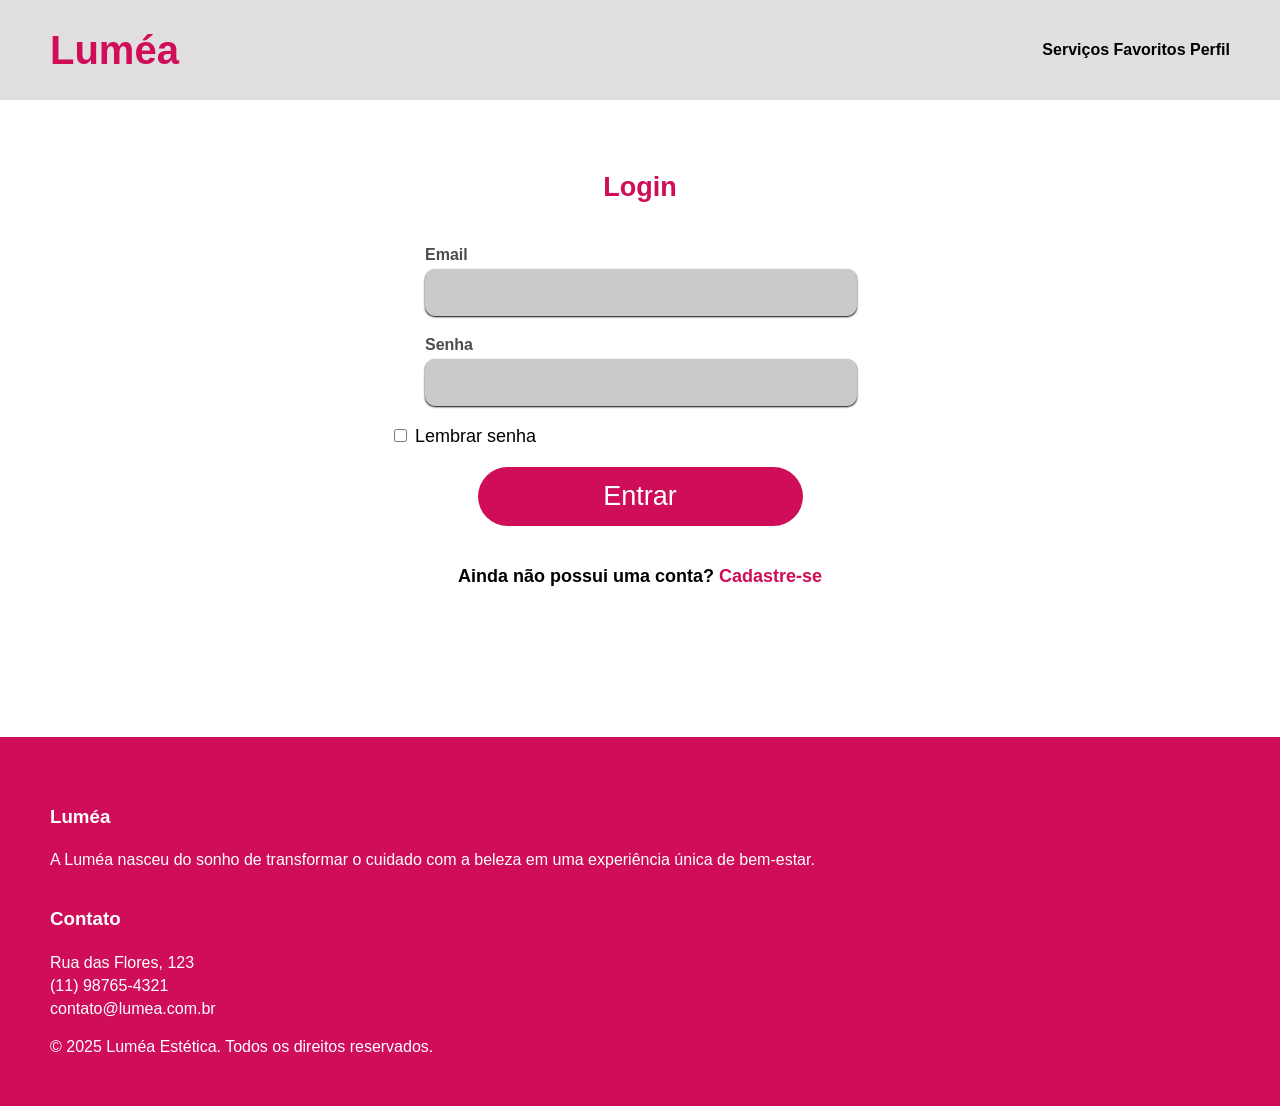
==== av2/index.html @ d0b7b2e3 "Adicionando arqs basicos da av2 ja feitos" ====
<!DOCTYPE html>
<html lang="pt-BR">
<head>
    <meta charset="UTF-8">
    <meta name="viewport" content="width=device-width, initial-scale=1.0">
    <title>Login - Luméa</title>

    <link rel="stylesheet" href="style.css">
</head>
<body>
    <header class="navbar">
        <h1 class="logo">Luméa</h1>
        <nav>
            <ul>
                <a href="#">Serviços</a>
                <a href="#">Favoritos</a>
                <a href="#">Perfil</a>
            </ul>
        </nav>

    </header>

    <main>
        <section class="heroSection">
            <h2 class="titulo1">Login</h2>

            <div class="campo-centralizado">
                <label>Email</label>
                <input type="text" class="input-normal">
            </div>

            <div class="campo-centralizado">
                <label>Senha</label>
                <input type="password" class="input-normal">
            </div>

            <div class="Checkbox-login">
                <div>
                    <input type="checkbox">
                    <span>Lembrar senha</span>
                </div>
            </div>
            <form action="pages/pagInicial.html">
                <button type="submit" id="botao-login" onclick="logar()">
                    Entrar
                </button>
            </form>

            <p id="link-cadastro" style="font-weight: bold;">
                Ainda não possui uma conta?
                <a href="pages/CadastroUsuario.html" style="color: rgb(207, 13, 88);">Cadastre-se</a>
            </p>
        </section>
    </main>
    <footer>
        <section class="sobre">

            <h3>Luméa</h3>

            <p>
                A Luméa nasceu do sonho de transformar o cuidado
                com a beleza em uma experiência única de bem-estar.
            </p>

        </section>

        <section class="contato">
            <h3>Contato</h3>
            <p>Rua das Flores, 123</p>
            <p>(11) 98765-4321</p>
            <p>contato@lumea.com.br</p>
        </section>

        <section class="copyright">
            <p>
                © 2025 Luméa Estética. Todos os direitos reservados.
            </p>
        </section>
    </footer>
    <script src="app.js"></script>
</body>
</html>
---- av2/style.css ----
/* =================================
   GOLBAL
================================= */
body {
    margin: 0;
    font-family: Arial, sans-serif;
}

:root {
    --rosa-principal: #dc407e;
    --branco: #ffffff;
    --preto: #000000;

    --cinza-claro: #e6e6e6;
    --cinza-medio: #d9d9d9;

    /* Fontes */
    --fonte-padrao: Arial, sans-serif;

    /* Sombras */
    --sombra-botao: 0px 1px 2px rgba(0,0,0,0.05);
    --sombra-card: 0px 4px 4px rgba(0,0,0,0.25);

    /* Bordas */
    --borda-pequena: 4px;
    --borda-media: 20px;
}

a {
    color: black;
    text-decoration: none;
}


.pagina-login {
    min-height: 100vh;
    background: white;
}

.navbar {
    height: 100px;
    display: flex;
    flex-direction: row;
    justify-content: space-between;
    align-items: center;
    gap: 20px;
    font-size: medium;
    padding: 0 50px;
    font-weight: bold;
    background-color: rgb(224, 222, 222);
}

/* Pagina login */
.logo {
    font-size: 40px;
    color: rgb(207, 13, 88);
}

.menu {
    display: flex;
    gap: 20px;
}

.heroSection {
    width: 500px;
    margin: 50px auto;
    display: flex;
    flex-direction: column;
    gap: 20px;
    font-size: large;
}

.titulo1 {
    text-align: center;
    color: rgb(207, 13, 88);
}

.checkbox-login {
    display: flex;
    align-items: center;
    gap: 8px;
}

#botao-login {
    padding: 14px;
    width: 65%;
    background-color: rgb(207, 13, 88);
    border-radius: 50px;
    border: none;
    color: white;
    font-size: 27px;
    cursor: pointer;
    display: block;
    margin: 0 auto;
}

#link-cadastro {
    text-align: center;
    margin-top: 20px;
    margin-bottom: 100px;
}

footer {
    background: rgb(207, 13, 88);
    color: white;
    padding: 50px;
    display: flex;
    flex-direction: column;
    gap: 20px; 
}

footer section {
    display: flex;
    flex-direction: column;
    gap: 5px; 
}

.sobre p,
.contato p,
.copyright p {
    margin: 0;
}

.campo {
    display: flex;
    flex-direction: column;
    gap: 5px;
}

.campo-centralizado {
    width: 430px; 
    margin: 0 auto;
    display: flex;
    flex-direction: column;
    gap: 5px;
}

/* Linha com 2 campos lado a lado */
.linha {
    display: flex;
    gap: 30px;
}

/* Campo grande */
.input-longo {
    width: 560px;
    border-radius: 5px;
    border: 1px solid rgb(202, 202, 202);
    padding: 10px;
    background-color: rgb(202, 202, 202);
    box-shadow: 0px 1px 2px #000000;
}

.input-normal {
    width: 400px;
    border-radius: 10px;
    border: 1px solid rgb(202, 202, 202);
    padding: 15px;
    background-color: rgb(202, 202, 202);
    box-shadow: 0px 1px 2px #000000;
}

/* Campo pequeno  */
.input-pequeno {
    justify-content: space-between;
    width: 250px;
    border-radius: 5px;
    border: 1px solid rgb(202, 202, 202);
    padding: 10px;
    background-color: rgb(202, 202, 202);
    box-shadow: 0px 1px 2px #000000;
}

/* Labels */
.campo label {
    font-size: 16px;
    font-weight: bold;
    color: rgb(77, 75, 75);
}

.campo-centralizado label {
    font-size: 16px;
    font-weight: bold;
    color: rgb(77, 75, 75);
}

/*Especifico pag cadastrio*/
.checkbox-cadastro {
    display: flex; 
    justify-content: space-between; 
    align-items: center;
}
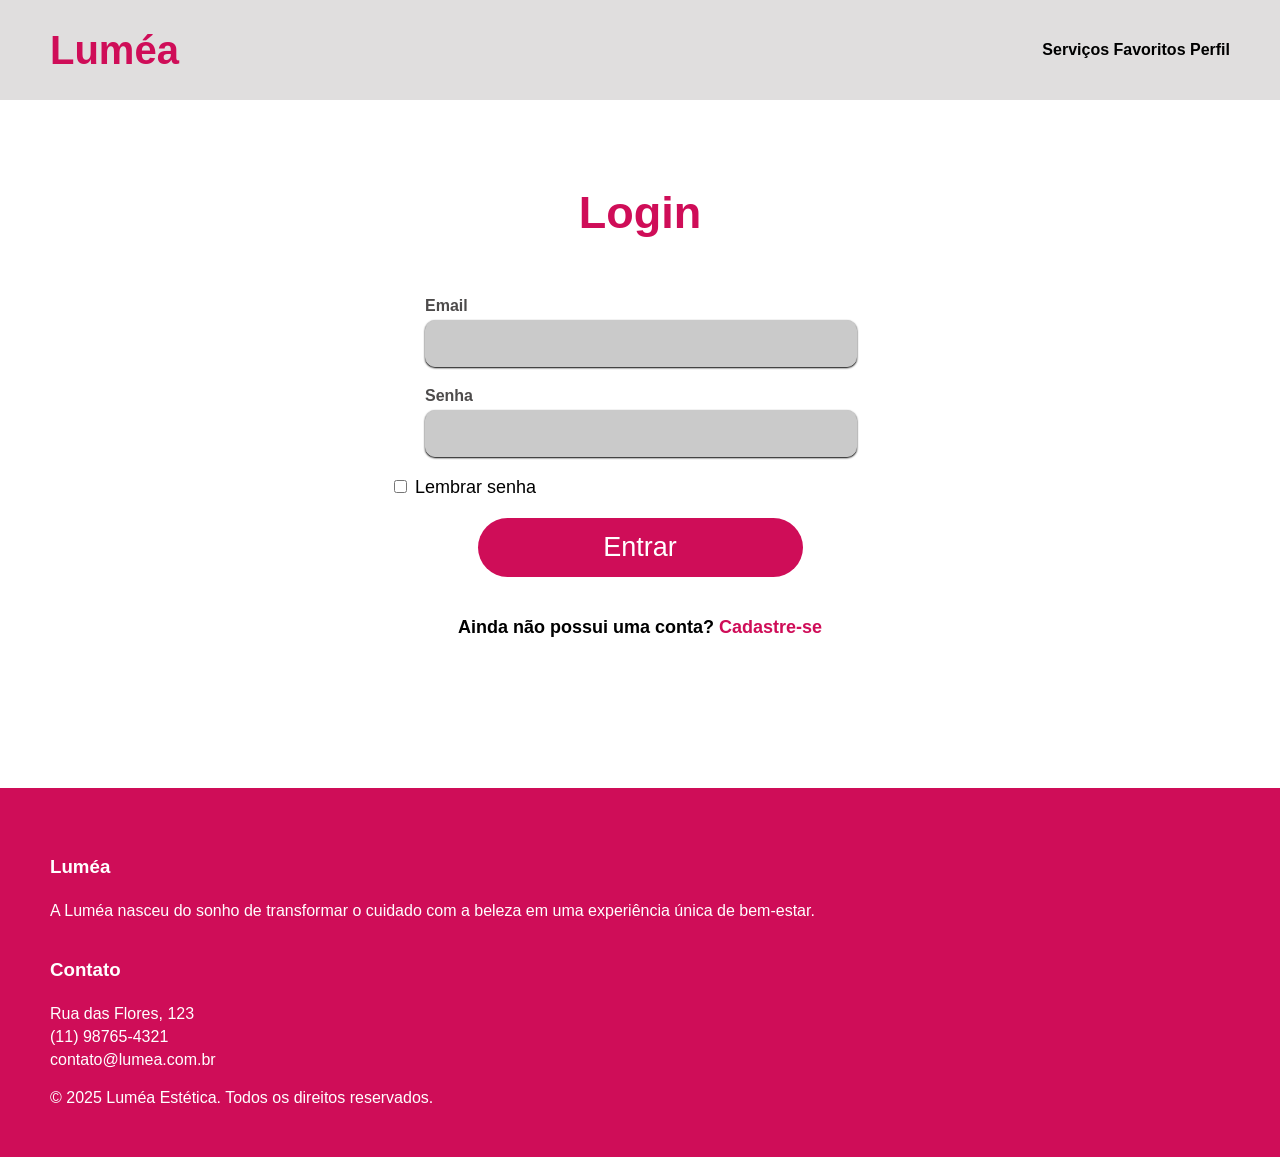
==== commit c6b51ea0: "Adicionando pag Inicial basica" ====
--- a/av2/index.html
+++ b/av2/index.html
@@ -26,12 +26,12 @@
 
             <div class="campo-centralizado">
                 <label>Email</label>
-                <input type="text" class="input-normal">
+                <input type="text" class="input-normal" required>
             </div>
 
             <div class="campo-centralizado">
                 <label>Senha</label>
-                <input type="password" class="input-normal">
+                <input type="password" class="input-normal" required>
             </div>
 
             <div class="Checkbox-login">
--- a/av2/style.css
+++ b/av2/style.css
@@ -30,6 +30,20 @@
     color: black;
     text-decoration: none;
 }
+
+main h1 {
+    text-align: center;
+    color: #dc407e;
+    font-size: 60px;
+    font-weight: bold;
+}
+
+main h2{
+    text-align: center;
+    color: #dc407e;
+    font-size: 45px;
+}
+
 
 
 .pagina-login {
@@ -189,4 +203,50 @@
     display: flex; 
     justify-content: space-between; 
     align-items: center;
+}
+
+#formCadastro {
+    display: flex;
+    flex-direction: column;
+    gap: 20px;
+}
+
+/* especifico pag inicio */
+.grid-servicos{
+
+    display: grid;
+    grid-template-columns: repeat(3, 1fr);
+    gap: 55px 70px;
+
+    margin-left: 350px;
+    margin-top: 70px;
+    margin-bottom: 70px;
+    width: fit-content;
+}
+
+.item{
+    text-align: center;
+    cursor: pointer;
+    transition: .2s;
+    padding: 15px;
+    border-radius: 30px;
+    background-color: #dc407e;
+}
+
+.item:hover{
+    transform: scale(1.05);
+}
+
+.item img{
+    width: 330px;      
+    height: 250px;   
+    object-fit: cover;
+    border-radius: 12px;
+}
+
+.item p{
+    margin-top: 10px;
+    font-size: 35px;
+    font-weight: 600;
+    color: white;
 }
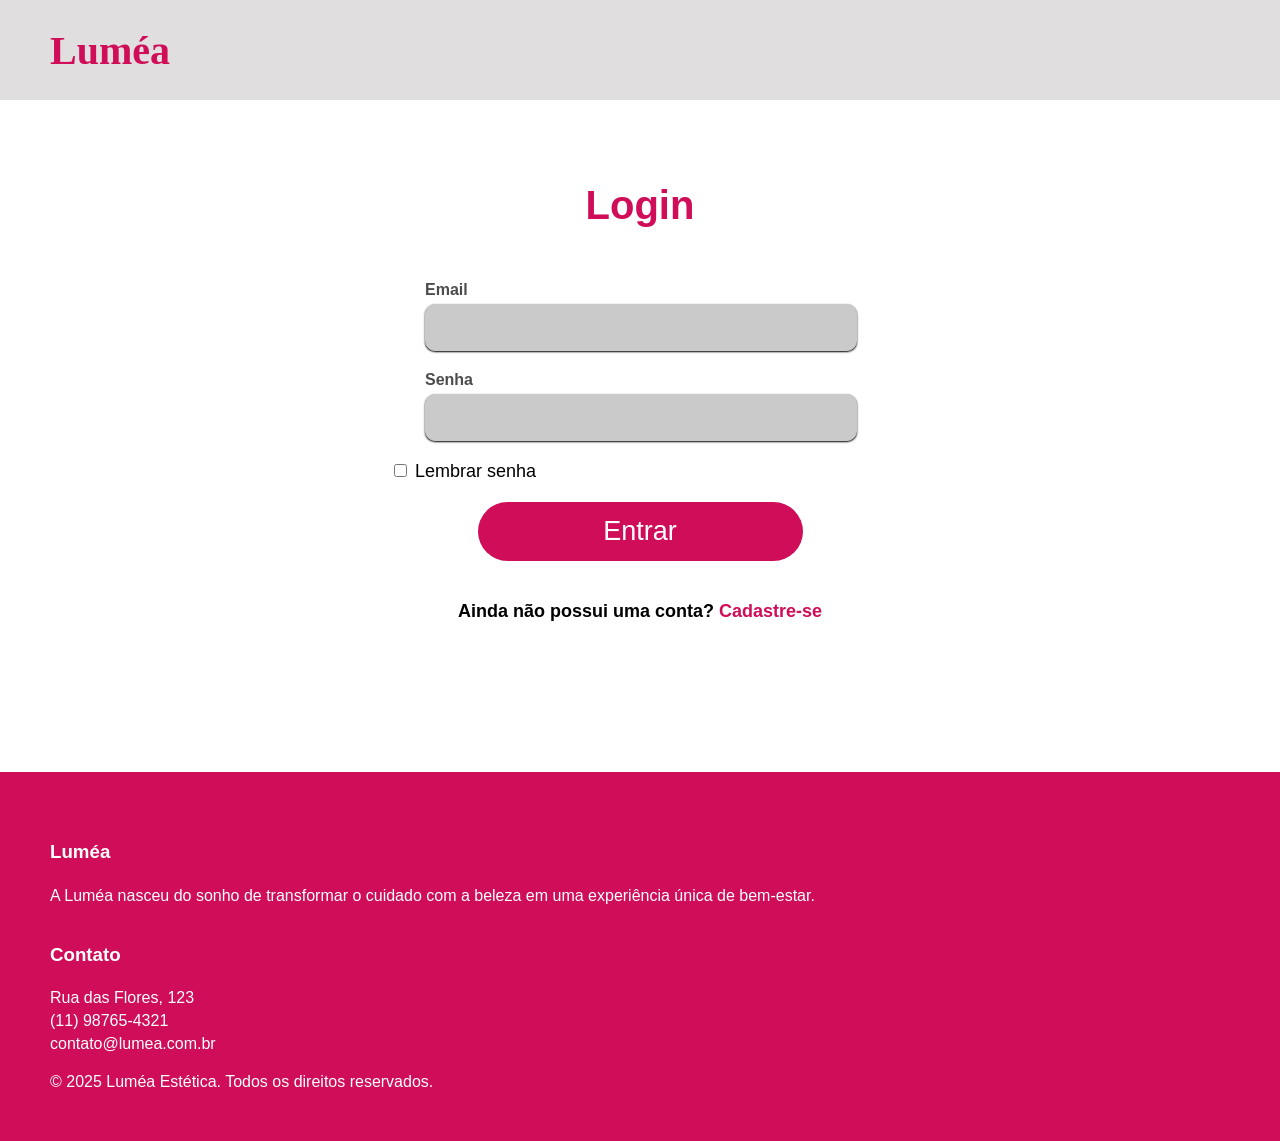
==== commit a024f7ff: "Finalização da av2, integrando a tabela de agendamentos e novas paginas/funcionaldiades" ====
--- a/av2/index.html
+++ b/av2/index.html
@@ -10,14 +10,6 @@
 <body>
     <header class="navbar">
         <h1 class="logo">Luméa</h1>
-        <nav>
-            <ul>
-                <a href="#">Serviços</a>
-                <a href="#">Favoritos</a>
-                <a href="#">Perfil</a>
-            </ul>
-        </nav>
-
     </header>
 
     <main>
@@ -26,12 +18,12 @@
 
             <div class="campo-centralizado">
                 <label>Email</label>
-                <input type="text" class="input-normal" required>
+                <input id="email" type="text" class="input-normal" required>
             </div>
 
             <div class="campo-centralizado">
                 <label>Senha</label>
-                <input type="password" class="input-normal" required>
+                <input id="senha" type="password" class="input-normal" required>
             </div>
 
             <div class="Checkbox-login">
@@ -40,11 +32,9 @@
                     <span>Lembrar senha</span>
                 </div>
             </div>
-            <form action="pages/pagInicial.html">
-                <button type="submit" id="botao-login" onclick="logar()">
-                    Entrar
-                </button>
-            </form>
+            <button type="submit" id="botao-login" onclick="login()">
+                Entrar
+            </button>
 
             <p id="link-cadastro" style="font-weight: bold;">
                 Ainda não possui uma conta?
--- a/av2/style.css
+++ b/av2/style.css
@@ -34,14 +34,14 @@
 main h1 {
     text-align: center;
     color: #dc407e;
-    font-size: 60px;
+    font-size: 55px;
     font-weight: bold;
 }
 
 main h2{
     text-align: center;
     color: #dc407e;
-    font-size: 45px;
+    font-size: 40px;
 }
 
 
@@ -52,6 +52,9 @@
 }
 
 .navbar {
+    position: sticky;
+    top: 0;
+    z-index: 1000;
     height: 100px;
     display: flex;
     flex-direction: row;
@@ -64,10 +67,11 @@
     background-color: rgb(224, 222, 222);
 }
 
-/* Pagina login */
 .logo {
     font-size: 40px;
     color: rgb(207, 13, 88);
+    cursor: pointer;
+    font-family: "Playfair Display", serif;
 }
 
 .menu {
@@ -84,6 +88,7 @@
     font-size: large;
 }
 
+/*Pag login*/
 .titulo1 {
     text-align: center;
     color: rgb(207, 13, 88);
@@ -153,6 +158,10 @@
 .linha {
     display: flex;
     gap: 30px;
+}
+
+.linha input {
+    flex: 1;
 }
 
 /* Campo grande */
@@ -249,4 +258,208 @@
     font-size: 35px;
     font-weight: 600;
     color: white;
+}
+
+.cabecalho-modal{
+    display: flex;
+    justify-content: space-between;
+    align-items: center;
+    margin-bottom: 20px;
+}
+
+.cabecalho-modal button{
+    background: none;
+    border: none;
+    font-size: 24px;
+    cursor: pointer;
+    font-weight: bold;
+}
+
+.cabecalho-modal h2{
+    margin: 0;
+}
+
+.modal{
+    display: none;
+    position: fixed;
+    top: 0;
+    left: 0;
+
+    width: 100%;
+    height: 100%;
+
+    background: rgba(0,0,0,.5);
+
+    justify-content: center;
+    align-items: center;
+}
+
+.modal-conteudo{
+    background: white;
+    padding: 20px;
+    width: 450px;
+    border-radius: 10px;
+}
+
+.tipoServico{
+    display: flex;
+    justify-content: space-between;
+    width: 100%;
+    padding: 15px;
+    border: none;
+    border-bottom: 1px solid #ddd;
+    background: white;
+    cursor: pointer;
+    font-size: 15px;
+    font-weight: lighter;
+}
+
+.tipoServico:hover{
+    background: #f4f4f4;
+}
+
+/* Especifico pag confirmar agendamento */
+.agendamento-page {
+    min-height: 100vh;
+    display: flex;
+    justify-content: center;
+    align-items: center;
+    padding: 20px;
+}
+
+.agendamento {
+    width: 100%;
+    max-width: 750px;
+    min-height: 800px;
+    display: flex;
+    flex-direction: column;
+    gap: 14px;
+    padding: 20px;
+    border-radius: var(--borda-media);
+    background: var(--branco);
+    box-shadow: var(--sombra-card);
+
+    border: 1px solid var(--cinza-claro);
+}
+
+.agendamento > div {
+    margin-bottom: 6px;
+}
+
+/* APENAS títulos internos (serviço, tipo, preço) */
+.agendamento #servicoSelecionado,
+.agendamento #tipo,
+.agendamento #preco {
+    font-size: 27px;
+    font-weight: 600;
+    color: rgb(26, 26, 26);
+}
+
+.agendamento h3 {
+    margin: 0;
+}
+
+.agendamento select,
+.agendamento input {
+    margin-top: 0px;
+    width: 100%;
+    padding: 10px;
+    border-radius: var(--borda-pequena);
+    border: 1px solid var(--cinza-medio);
+    font-size: 15px;
+    font-family: var(--fonte-padrao);
+
+    transition: 0.2s ease;
+}
+
+.agendamento select:focus,
+.agendamento input:focus {
+    outline: none;
+    border-color: var(--rosa-principal);
+    box-shadow: 0 0 0 3px rgba(220, 64, 126, 0.15);
+}
+
+.agendamento select:hover,
+.agendamento input:hover {
+    border-color: #bdbdbd;
+}
+
+.agendamento select {
+    cursor: pointer;
+}
+
+.divisor {
+    border: none;
+    border-top: 1px solid #ddd;
+    margin: 10px 0;
+}
+
+.subtitulo {
+    font-size: 16px;
+    font-weight: 600;
+    color: #666;
+    margin-top: 16px;
+    margin-bottom: 4px;  
+}
+
+#botaoConfirmar {
+    padding: 14px;
+    width: 65%;
+    background-color: rgb(207, 13, 88);
+    border-radius: 50px;
+    border: none;
+    color: white;
+    font-size: 27px;
+    cursor: pointer;
+    display: block;
+    margin: 0 auto;
+}
+
+/*Modal de finalização*/
+.modal-sucesso {
+  display: none;
+  position: fixed;
+  top: 0;
+  left: 0;
+  width: 100%;
+  height: 100%;
+  background: rgba(0,0,0,0.6);
+  justify-content: center;
+  align-items: center;
+}
+
+.modal-box {
+  background: white;
+  padding: 30px;
+  border-radius: 16px;
+  text-align: center;
+  width: 380px;
+  box-shadow: 0 8px 20px rgba(0,0,0,0.2);
+}
+
+.modal-box h2 {
+  margin-bottom: 10px;
+  font-size: 22px;
+}
+
+.modal-box p {
+  font-size: 14px;
+  color: #555;
+  margin-bottom: 18px;
+}
+
+.modal-box button {
+  background: #dc407e;
+  color: white;
+  border: none;
+  padding: 14px;
+  width: 100%;
+  border-radius: 20px;
+  font-size: 15px;
+  font-weight: bold;
+  cursor: pointer;
+}
+
+.modal-box button:hover {
+  background: #c2356d;
 }
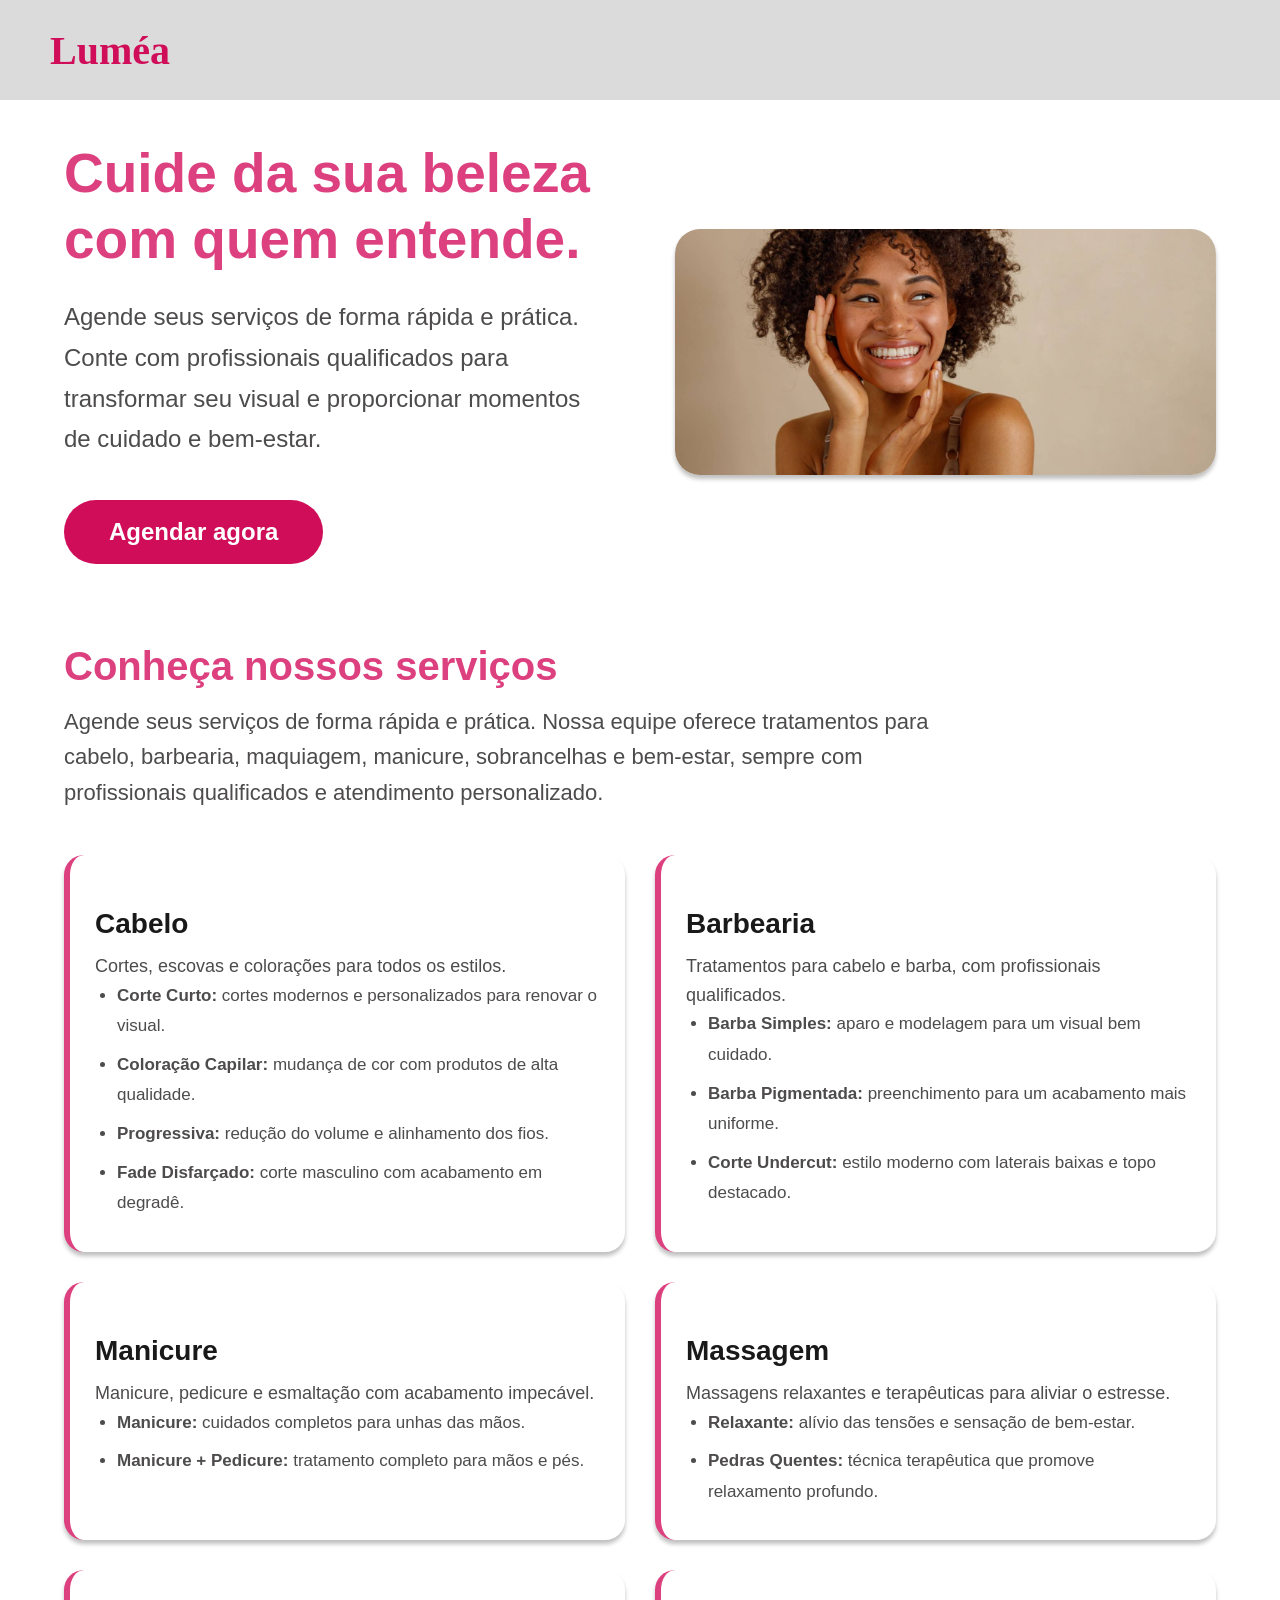
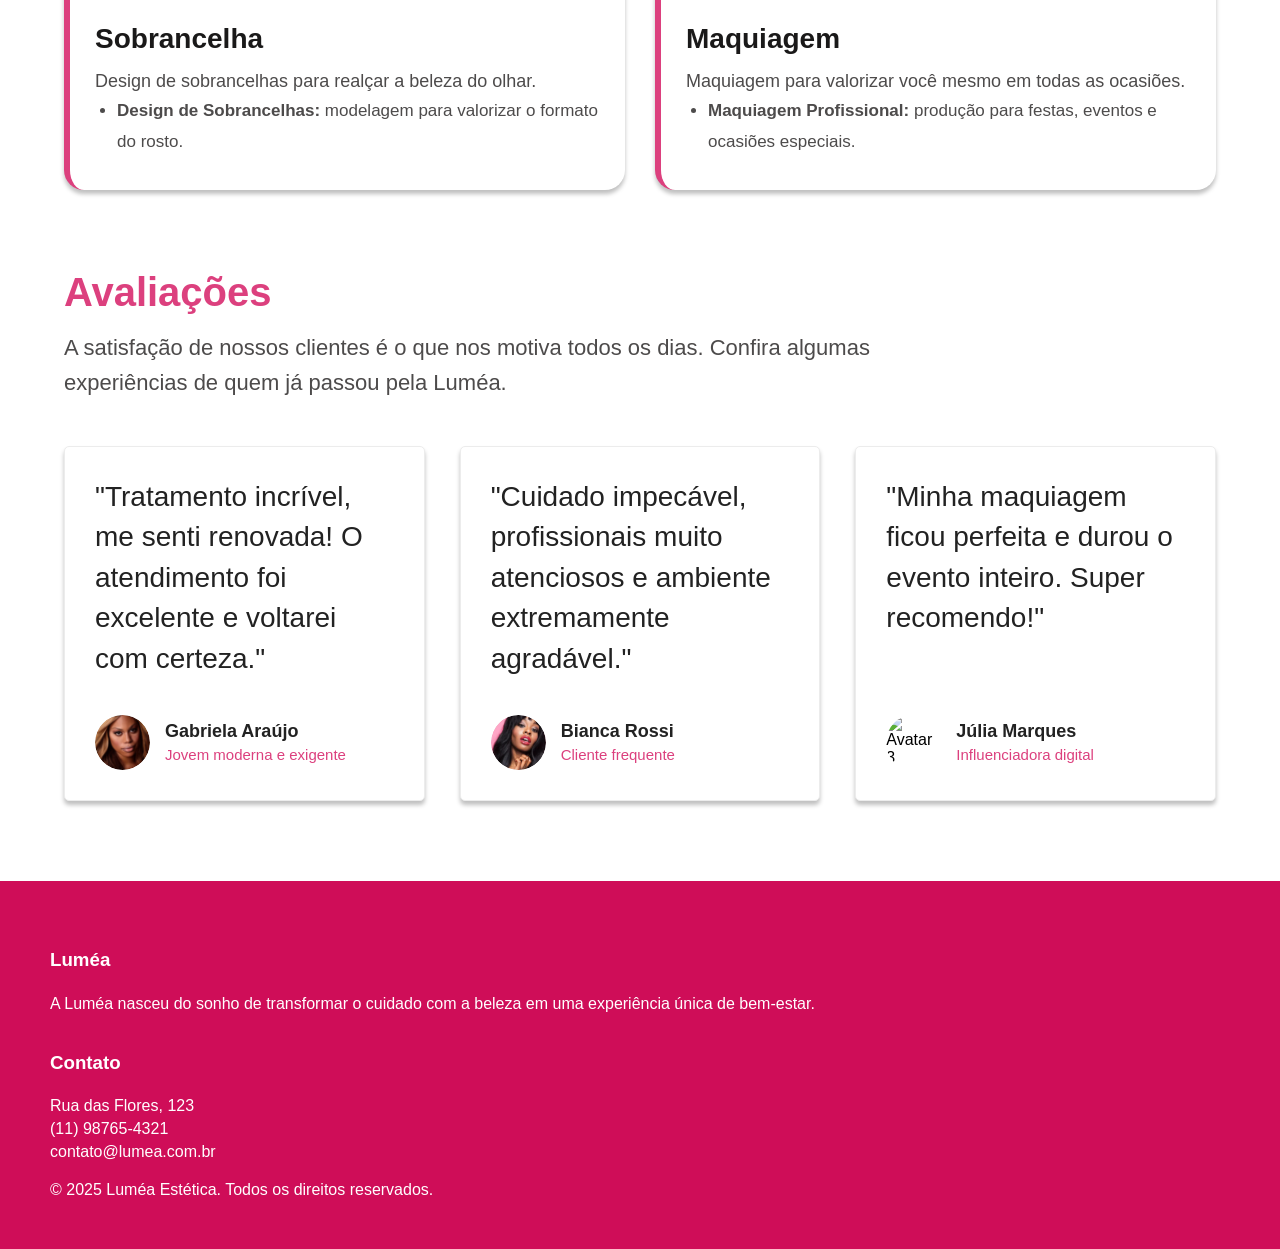
==== commit 1b1f2582: "Adicionando uma pag principal e verificao de login" ====
--- a/av2/index.html
+++ b/av2/index.html
@@ -5,7 +5,9 @@
     <meta name="viewport" content="width=device-width, initial-scale=1.0">
     <title>Login - Luméa</title>
 
-    <link rel="stylesheet" href="style.css">
+    <link rel="stylesheet" href="css/global.css">
+    <link rel="stylesheet" href="css/home.css">
+    <link rel="stylesheet" href="css/modal.css">
 </head>
 <body>
     <header class="navbar">
@@ -13,35 +15,169 @@
     </header>
 
     <main>
-        <section class="heroSection">
-            <h2 class="titulo1">Login</h2>
+        <section class="hero">
+            <div class="hero-texto">
+                <h1>Cuide da sua beleza com quem entende.</h1>
+                <p>
+                    Agende seus serviços de forma rápida e prática.
+                    Conte com profissionais qualificados para transformar
+                    seu visual e proporcionar momentos de cuidado e bem-estar.
+                </p>
+
+                <button id="botao-agendar" onclick="irParaCatalogo()">Agendar agora</button>
+            </div>
+
+            <div class="hero-imagem">
+                <img src="imgs/ImgInicial.jpg" alt="Banner Inicial">
+            </div>
+        </section>
+        <section class="servicos-home">
+            <h2>Conheça nossos serviços</h2>
+
+            <div class="descricao-subtitulo">
+                    Agende seus serviços de forma rápida e prática. Nossa equipe oferece
+                    tratamentos para cabelo, barbearia, maquiagem, manicure, sobrancelhas
+                    e bem-estar, sempre com profissionais qualificados e atendimento
+                    personalizado.
+            </div>
+            <div class="grid-servicos-home">
+                <div class="servico-home">
+                    <h3>Cabelo</h3>
+                    <p>Cortes, escovas  e colorações para todos os estilos.</p>
+                    <ul>
+                        <li><strong>Corte Curto:</strong> cortes modernos e personalizados para renovar o visual.</li>
+                        <li><strong>Coloração Capilar:</strong> mudança de cor com produtos de alta qualidade.</li>
+                        <li><strong>Progressiva:</strong> redução do volume e alinhamento dos fios.</li>
+                        <li><strong>Fade Disfarçado:</strong> corte masculino com acabamento em degradê.</li>
+                    </ul>
+                </div>
+
+                <div class="servico-home">
+                    <h3>Barbearia</h3>
+                    <p>Tratamentos para cabelo e barba, com profissionais qualificados.</p>
+                    <ul>
+                        <li><strong>Barba Simples:</strong> aparo e modelagem para um visual bem cuidado.</li>
+                        <li><strong>Barba Pigmentada:</strong> preenchimento para um acabamento mais uniforme.</li>
+                        <li><strong>Corte Undercut:</strong> estilo moderno com laterais baixas e topo destacado.</li>
+                    </ul>
+                </div>
+
+                <div class="servico-home">
+                    <h3>Manicure</h3>
+                    <p>Manicure, pedicure e esmaltação com acabamento impecável.</p>
+                    <ul>
+                        <li><strong>Manicure:</strong> cuidados completos para unhas das mãos.</li>
+                        <li><strong>Manicure + Pedicure:</strong> tratamento completo para mãos e pés.</li>
+                    </ul>
+                </div>
+
+                <div class="servico-home">
+                    <h3>Massagem</h3>
+                    <p>Massagens relaxantes e terapêuticas para aliviar o estresse.</p>
+                    <ul>
+                        <li><strong>Relaxante:</strong> alívio das tensões e sensação de bem-estar.</li>
+                        <li><strong>Pedras Quentes:</strong> técnica terapêutica que promove relaxamento profundo.</li>
+                    </ul>
+                </div>
+
+                <div class="servico-home">
+                    <h3>Sobrancelha</h3>
+                    <p>Design de sobrancelhas para realçar a beleza do olhar.</p>
+                    <ul>
+                        <li><strong>Design de Sobrancelhas:</strong> modelagem para valorizar o formato do rosto.</li>
+                    </ul>
+                </div>
+
+                <div class="servico-home">
+                    <h3>Maquiagem</h3>
+                    <p>Maquiagem para valorizar você mesmo em todas as ocasiões.</p>
+                    <ul>
+                        <li><strong>Maquiagem Profissional:</strong> produção para festas, eventos e ocasiões especiais.</li>
+                    </ul>
+                </div>
+            </div>
+            <h2 style="margin-top: 80px;">Avaliações</h2>
+            <div class="descricao-subtitulo">
+                A satisfação de nossos clientes é o que nos motiva todos os dias.
+                Confira algumas experiências de quem já passou pela Luméa.
+            </div>
+            <div class="grid-avaliacoes">
+                <div class="avaliacao">
+                    <p class="comentario">
+                        "Tratamento incrível, me senti renovada! O atendimento foi excelente e voltarei com certeza."
+                    </p>
+
+                    <div class="cliente">
+                        <img src="imgs/Avatar1.svg" alt="Avatar 1">
+
+                        <div>
+                            <h4>Gabriela Araújo</h4>
+                            <span>Jovem moderna e exigente</span>
+                        </div>
+                    </div>
+                </div>
+
+                <div class="avaliacao">
+                    <p class="comentario">
+                        "Cuidado impecável, profissionais muito atenciosos e ambiente extremamente agradável."
+                    </p>
+
+                    <div class="cliente">
+                        <img src="imgs/Avatar2.svg" alt="Avatar 2">
+
+                        <div>
+                            <h4>Bianca Rossi</h4>
+                            <span>Cliente frequente</span>
+                        </div>
+                    </div>
+                </div>
+
+                <div class="avaliacao">
+                    <p class="comentario">
+                        "Minha maquiagem ficou perfeita e durou o evento inteiro. Super recomendo!"
+                    </p>
+
+                    <div class="cliente">
+                        <img src="imgs/Avatar3.svg" alt="Avatar 3">
+
+                        <div>
+                            <h4>Júlia Marques</h4>
+                            <span>Influenciadora digital</span>
+                        </div>
+                    </div>
+                </div>
+            </div>
+        </section>
+    </main>
+    <div id="modal-box" class="modal">
+        <div class="modal-conteudo modal-login">
+            <h2 class="titulo-modal">Login</h2>
 
             <div class="campo-centralizado">
                 <label>Email</label>
-                <input id="email" type="text" class="input-normal" required>
+                <input id="email" type="text" class="input-normal">
             </div>
 
             <div class="campo-centralizado">
                 <label>Senha</label>
-                <input id="senha" type="password" class="input-normal" required>
-            </div>
-
-            <div class="Checkbox-login">
-                <div>
-                    <input type="checkbox">
-                    <span>Lembrar senha</span>
-                </div>
-            </div>
-            <button type="submit" id="botao-login" onclick="login()">
+                <input id="senha" type="password" class="input-normal">
+            </div>
+
+            <div class="checkbox-login">
+                <input type="checkbox">
+                <span>Lembrar senha</span>
+            </div>
+
+            <button class="botao-principal" onclick="login()">
                 Entrar
             </button>
 
-            <p id="link-cadastro" style="font-weight: bold;">
+            <p id="link-cadastro">
                 Ainda não possui uma conta?
-                <a href="pages/CadastroUsuario.html" style="color: rgb(207, 13, 88);">Cadastre-se</a>
+                <a href="pages/CadastroUsuario.html">Cadastre-se</a>
             </p>
-        </section>
-    </main>
+        </div>
+    </div>
     <footer>
         <section class="sobre">
 
--- a/av2/css/global.css
+++ b/av2/css/global.css
@@ -0,0 +1,176 @@
+body {
+    margin: 0;
+    font-family: Arial, sans-serif;
+}
+
+:root {
+    --rosa-principal: #dc407e;
+    --rosa-escuro: rgb(207, 13, 88);
+    --cinza-input: rgb(202, 202, 202);
+    --cinza-texto: rgb(77, 75, 75);
+
+    --branco: #fff;
+    --preto: #000;
+
+    --fonte-padrao: Arial, sans-serif;
+
+    --borda-pequena: 4px;
+    --borda-media: 20px;
+
+    --sombra-botao: 0 1px 2px rgba(0,0,0,.05);
+    --sombra-card: 0 4px 4px rgba(0,0,0,.25);
+}
+
+/* RESET importante pra não quebrar grid */
+* {
+    box-sizing: border-box;
+}
+
+a {
+    color: black;
+    text-decoration: none;
+}
+
+main h1,
+main h2 {
+    text-align: center;
+    color: var(--rosa-principal);
+}
+
+main h1 {
+    font-size: 55px;
+    font-weight: bold;
+}
+
+main h2 {
+    font-size: 40px;
+}
+
+.navbar {
+    position: sticky;
+    top: 0;
+    z-index: 1000;
+    height: 100px;
+    display: flex;
+    justify-content: space-between;
+    align-items: center;
+    gap: 20px;
+    padding: 0 50px;
+    font-weight: bold;
+    background-color: rgb(219, 219, 219);
+}
+
+.logo {
+    font-size: 40px;
+    color: var(--rosa-escuro);
+    cursor: pointer;
+    font-family: "Playfair Display", serif;
+}
+
+.menu {
+    display: flex;
+    gap: 20px;
+}
+
+.botao-principal {
+    width: 65%;
+    margin: 10px auto 0;
+    padding: 14px;
+    display: block;
+    border: none;
+    border-radius: 50px;
+    background: var(--rosa-escuro);
+    color: var(--branco);
+    font-size: 27px;
+    cursor: pointer;
+    transition: .2s;
+}
+
+.botao-principal:hover {
+    background: var(--rosa-principal);
+}
+
+footer {
+    background: var(--rosa-escuro);
+    color: white;
+    padding: 50px;
+    display: flex;
+    flex-direction: column;
+    gap: 20px;
+}
+
+footer section {
+    display: flex;
+    flex-direction: column;
+    gap: 5px;
+}
+
+footer p {
+    margin: 0;
+}
+
+#formCadastro {
+    display: flex;
+    flex-direction: column;
+    gap: 26px;
+}
+
+.campo,
+.campo-centralizado {
+    width: 100%;
+    display: flex;
+    flex-direction: column;
+    gap: 8px;
+}
+
+.linha {
+    display: flex;
+    gap: 30px;
+    align-items: flex-start;
+}
+
+.linha .campo {
+    flex: 1;
+}
+
+.linha input {
+    width: 100%;
+}
+
+@media (max-width: 900px) {
+    .linha {
+        flex-direction: column;
+    }
+}
+
+.form-wrapper {
+    width: 560px;
+    margin: 0 auto;
+    display: flex;
+    flex-direction: column;
+}
+
+.input-longo {
+    width: 100%;
+    border-radius: 5px;
+    padding: 10px;
+    background: var(--cinza-input);
+    border: 1px solid var(--cinza-input);
+}
+
+.input-normal,
+.input-pequeno {
+    width: 100%;
+    border: 1px solid var(--cinza-input);
+    background: var(--cinza-input);
+    box-shadow: 0 1px 2px #000;
+    border-radius: 6px;
+    padding: 12px;
+}
+
+.campo label,
+.campo-centralizado label {
+    font-size: 16px;
+    font-weight: bold;
+    color: var(--cinza-texto);
+}
--- a/av2/css/home.css
+++ b/av2/css/home.css
@@ -0,0 +1,177 @@
+.hero{
+    width:90%;
+    max-width:1400px;
+    margin:40px auto;
+    display:flex;
+    align-items:center;
+    justify-content:space-between;
+    gap:70px;
+}
+
+.hero-texto{
+    flex: 1;
+}
+
+.hero-texto h1{
+    text-align: left;
+    line-height: 1.2;
+    margin: 0 0 25px 0;
+}
+
+.hero-texto p{
+    color: var(--cinza-texto);
+    font-size: 24px;
+    line-height: 1.7;
+    margin-bottom: 40px;
+}
+
+#botao-agendar{
+    background: var(--rosa-escuro);
+    color: white;
+    border: none;
+    padding: 18px 45px;
+    border-radius: 40px;
+    font-size: 24px;
+    font-weight: bold;
+    cursor: pointer;
+    transition: .2s;
+}
+
+#botao-agendar:hover{
+    transform: scale(1.05);
+}
+
+.hero-imagem{
+    flex: 1;
+    display: flex;
+    justify-content: center;
+}
+
+.hero-imagem img{
+    width: 100%;
+    max-width: 650px;
+    border-radius: 25px;
+    box-shadow: var(--sombra-card);
+}
+
+.servicos-home{
+    width:90%;
+    max-width:1400px;
+    margin:80px auto;
+}
+
+
+.servicos-home h2{
+    text-align: left;
+    margin: 0 0 15px 0;
+}
+
+.descricao-subtitulo{
+    color: var(--cinza-texto);
+    font-size: 22px;
+    line-height: 1.6;
+    max-width: 900px;
+    margin-bottom: 45px;
+}
+
+.grid-servicos-home{
+    display: grid;
+    grid-template-columns: repeat(2, 1fr);
+    gap: 30px;
+}
+
+.servico-home{
+    background: #fff;
+    border-radius: 20px;
+    padding: 25px;
+    box-shadow: var(--sombra-card);
+    border-left: 6px solid var(--rosa-principal);
+    transition: .2s;
+}
+
+.servico-home:hover{
+    transform: translateY(-5px);
+}
+
+.servico-home h3{
+    color: rgb(26, 25, 25);
+    font-size: 28px;
+    margin-bottom: 12px;
+}
+
+.servico-home p{
+    color: var(--cinza-texto);
+    font-size: 18px;
+    line-height: 1.6;
+    margin: 0;
+}
+
+.servico-home ul{
+    margin: 0;
+    padding-left: 22px;
+    color: var(--cinza-texto);
+    font-size: 17px;
+    line-height: 1.8;
+}
+
+.servico-home li{
+    margin-bottom: 8px;
+}
+
+.avaliacoes{
+    width: 90%;
+    max-width: 1400px;
+    margin: 80px auto;
+}
+
+.grid-avaliacoes{
+    display: grid;
+    grid-template-columns: repeat(3, 1fr);
+    gap: 35px;
+    margin-top: 45px;
+}
+
+.avaliacao{
+    background: var(--branco);
+    border-radius: 5px;
+    padding: 30px;
+    box-shadow: var(--sombra-card);
+    border: 1px solid #ececec;
+    display: flex;
+    flex-direction: column;
+    justify-content: space-between;
+    min-height: 230px;
+}
+
+.comentario{
+    margin: 0 0 35px;
+    font-size: 28px;
+    line-height: 1.45;
+    color: #222;
+}
+
+.cliente{
+    display: flex;
+    align-items: center;
+    gap: 15px;
+}
+
+.cliente img{
+    width: 55px;
+    height: 55px;
+    border-radius: 50%;
+}
+
+.cliente h4{
+    margin: 0;
+    font-size: 18px;
+    font-weight: 600;
+    color: #222;
+}
+
+.cliente span{
+    display: block;
+    margin-top: 4px;
+    color: var(--rosa-principal);
+    font-size: 15px;
+}
--- a/av2/css/modal.css
+++ b/av2/css/modal.css
@@ -0,0 +1,171 @@
+.modal,
+.modal-sucesso{
+    display: none;
+    position: fixed;
+    inset: 0;
+    justify-content: center;
+    align-items: center;
+    z-index: 9999;
+}
+
+.modal{
+    background: rgba(0,0,0,.5);
+}
+
+
+.modal-box{
+    width: 580px;
+    padding: 35px;
+    background: var(--branco);
+    border-radius: 16px;
+    text-align: center;
+    box-shadow: 0 8px 20px rgba(0,0,0,.2);
+}
+
+.titulo-modal{
+    text-align:center;
+    color:var(--rosa-escuro);
+    margin-bottom:35px;
+
+}
+
+.checkbox-login {
+    width: 430px;
+    margin: 0 auto 15px;
+    display: flex;
+    align-items: center;
+    gap: 10px;
+}
+
+.checkbox-login div{
+    display:flex;
+    align-items:center;
+    gap:10px;
+}
+
+.checkbox-login input{
+    width:18px;
+    height:18px;
+    cursor:pointer;
+}
+
+.checkbox-login span{
+    color:var(--cinza-texto);
+    font-size:18px;
+}
+
+#link-cadastro{
+    text-align:center;
+    margin-top:30px;
+    font-weight:bold;
+}
+
+#link-cadastro a{
+    color:var(--rosa-escuro);
+    font-weight:bold;
+    transition:.2s;
+}
+
+#link-cadastro a:hover{
+    text-decoration:underline;
+    color:var(--rosa-principal);
+}
+
+
+.cabecalho-modal{
+    display: flex;
+    justify-content: space-between;
+    align-items: center;
+    margin-bottom: 20px;
+}
+
+.cabecalho-modal button{
+    background: none;
+    border: none;
+    font-size: 24px;
+    cursor: pointer;
+    font-weight: bold;
+}
+
+.cabecalho-modal h2{
+    margin: 0;
+}
+
+.modal-conteudo{
+    background: white;
+    padding: 20px;
+    width: 450px;
+    border-radius: 10px;
+}
+
+.tipoServico{
+    display: flex;
+    justify-content: space-between;
+    width: 100%;
+    padding: 15px;
+    border: none;
+    border-bottom: 1px solid #ddd;
+    background: white;
+    cursor: pointer;
+    font-size: 15px;
+    font-weight: lighter;
+}
+
+.tipoServico:hover{
+    background: #f4f4f4;
+}
+
+.modal-sucesso .modal-box {
+    width: 500px;
+    max-width: 90vw;
+    padding: 30px;
+    background: var(--branco);
+    border-radius: var(--borda-media);
+    text-align: center;
+    box-shadow: var(--sombra-card);
+    display: flex;
+    flex-direction: column;
+    gap: 14px;
+    animation: pop .18s ease;
+}
+
+.modal-sucesso .titulo-modal {
+    color: var(--rosa-escuro);
+    margin: 0;
+    font-size: 24px;
+}
+
+.modal-sucesso p {
+    margin: 0;
+    color: var(--cinza-texto);
+    font-size: 15px;
+    line-height: 1.4;
+}
+
+.modal-sucesso button {
+    width: 100%;
+    padding: 14px;
+    border: none;
+    border-radius: 50px;
+    background: var(--rosa-escuro);
+    color: var(--branco);
+    font-size: 18px;
+    cursor: pointer;
+    transition: .2s;
+}
+
+.modal-sucesso button:hover {
+    background: var(--rosa-principal);
+}
+
+/* animação :) */
+@keyframes pop {
+    from {
+        transform: scale(.9);
+        opacity: 0;
+    }
+    to {
+        transform: scale(1);
+        opacity: 1;
+    }
+}
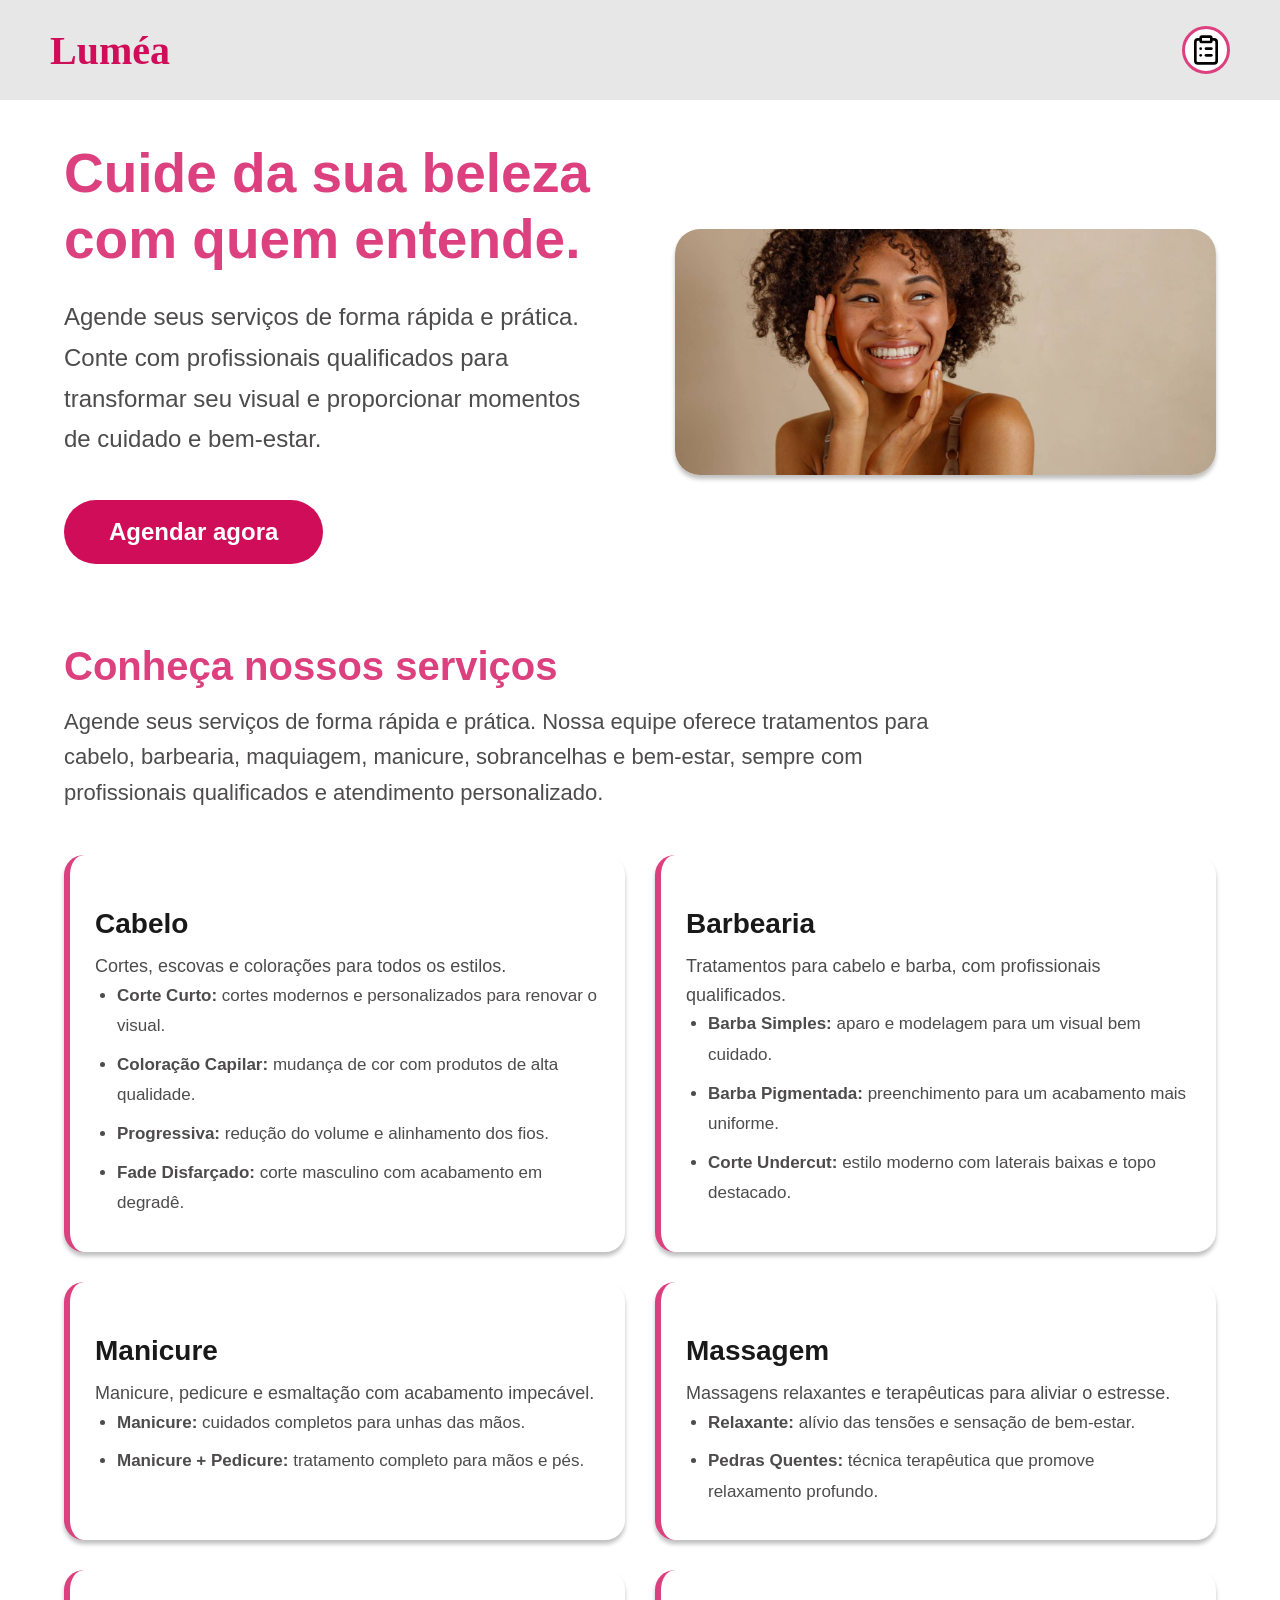
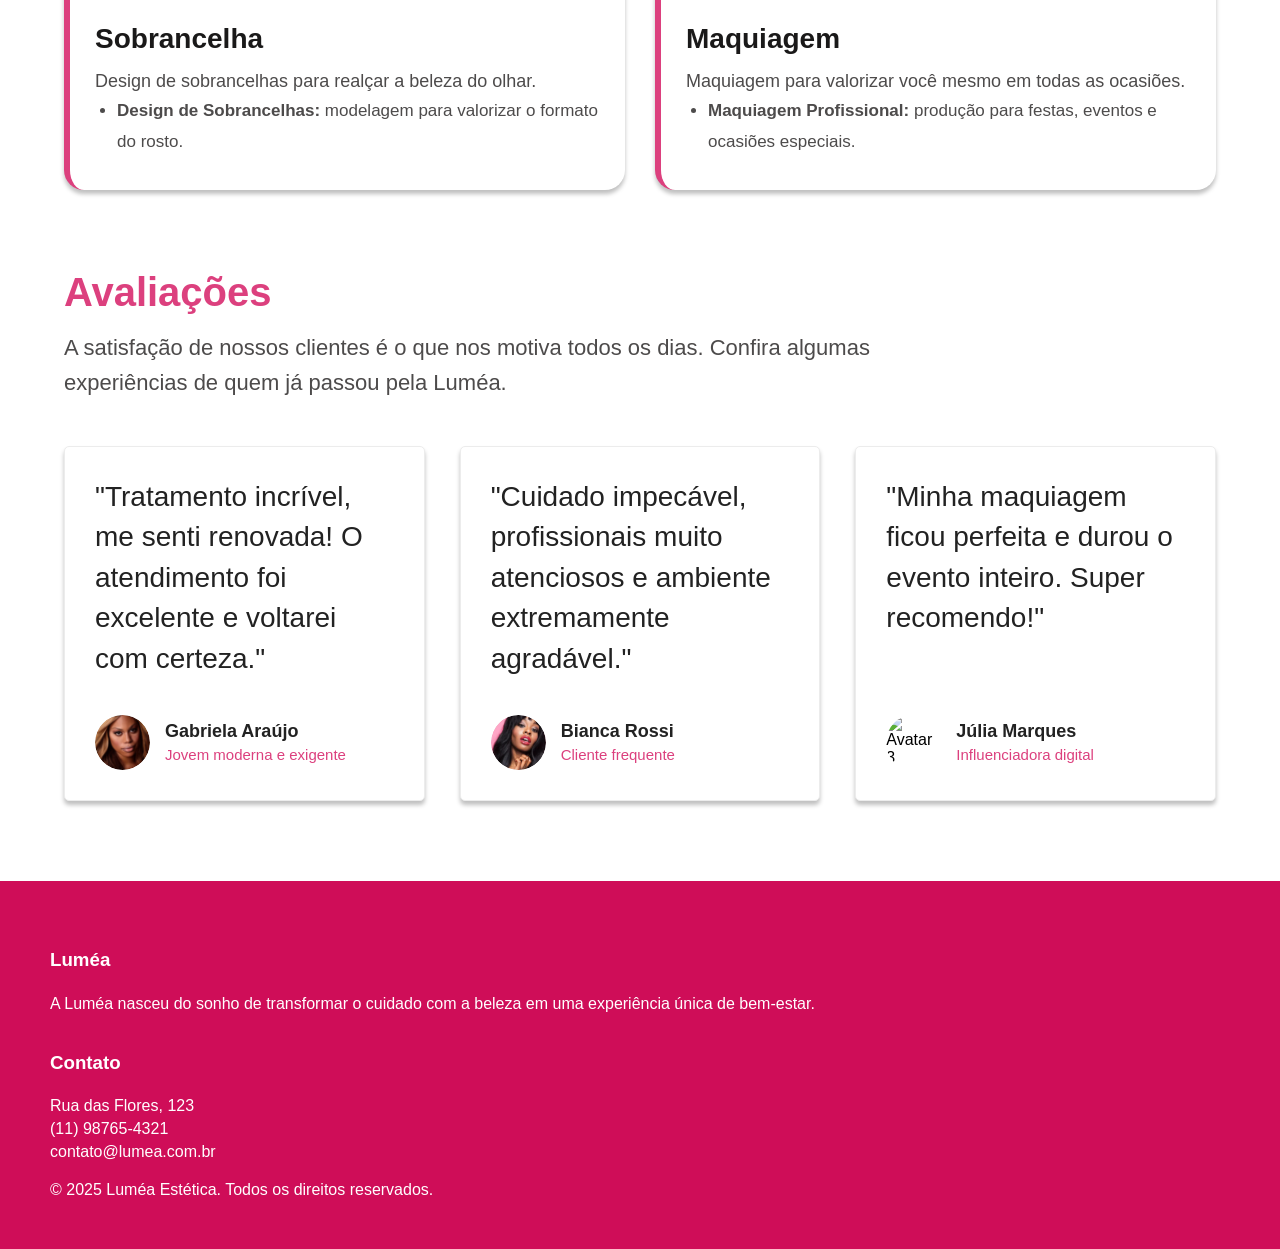
==== commit e7d433a7: "Add pag de agendamentos feitos e pequenas melhorias de organização de código" ====
--- a/av2/index.html
+++ b/av2/index.html
@@ -12,6 +12,9 @@
 <body>
     <header class="navbar">
         <h1 class="logo">Luméa</h1>
+        <a href="pages/meusAgendamentos.html" class="btn-agendamentos" title="Meus Agendamentos">
+            <img src="imgs/clipboard-list.svg" alt="Meus Agendamentos">
+        </a>
     </header>
 
     <main>
--- a/av2/css/global.css
+++ b/av2/css/global.css
@@ -57,7 +57,7 @@
     gap: 20px;
     padding: 0 50px;
     font-weight: bold;
-    background-color: rgb(219, 219, 219);
+    background-color: rgb(231, 231, 231);
 }
 
 .logo {
@@ -65,6 +65,30 @@
     color: var(--rosa-escuro);
     cursor: pointer;
     font-family: "Playfair Display", serif;
+}
+
+.btn-agendamentos {
+    width: 48px;
+    height: 48px;
+    display: flex;
+    align-items: center;
+    justify-content: center;
+    border-radius: 50%;
+    text-decoration: none;
+    border: 3px solid var(--rosa-principal);
+    background-color: #fff;
+    transition: background-color .2s, transform .2s;
+}
+
+.btn-agendamentos:hover {
+    background-color: rgba(220, 64, 126, 0.12);
+    transform: scale(1.08);
+}
+
+.btn-agendamentos img {
+    width: 32px;
+    height: 32px;
+    display: block;
 }
 
 .menu {
